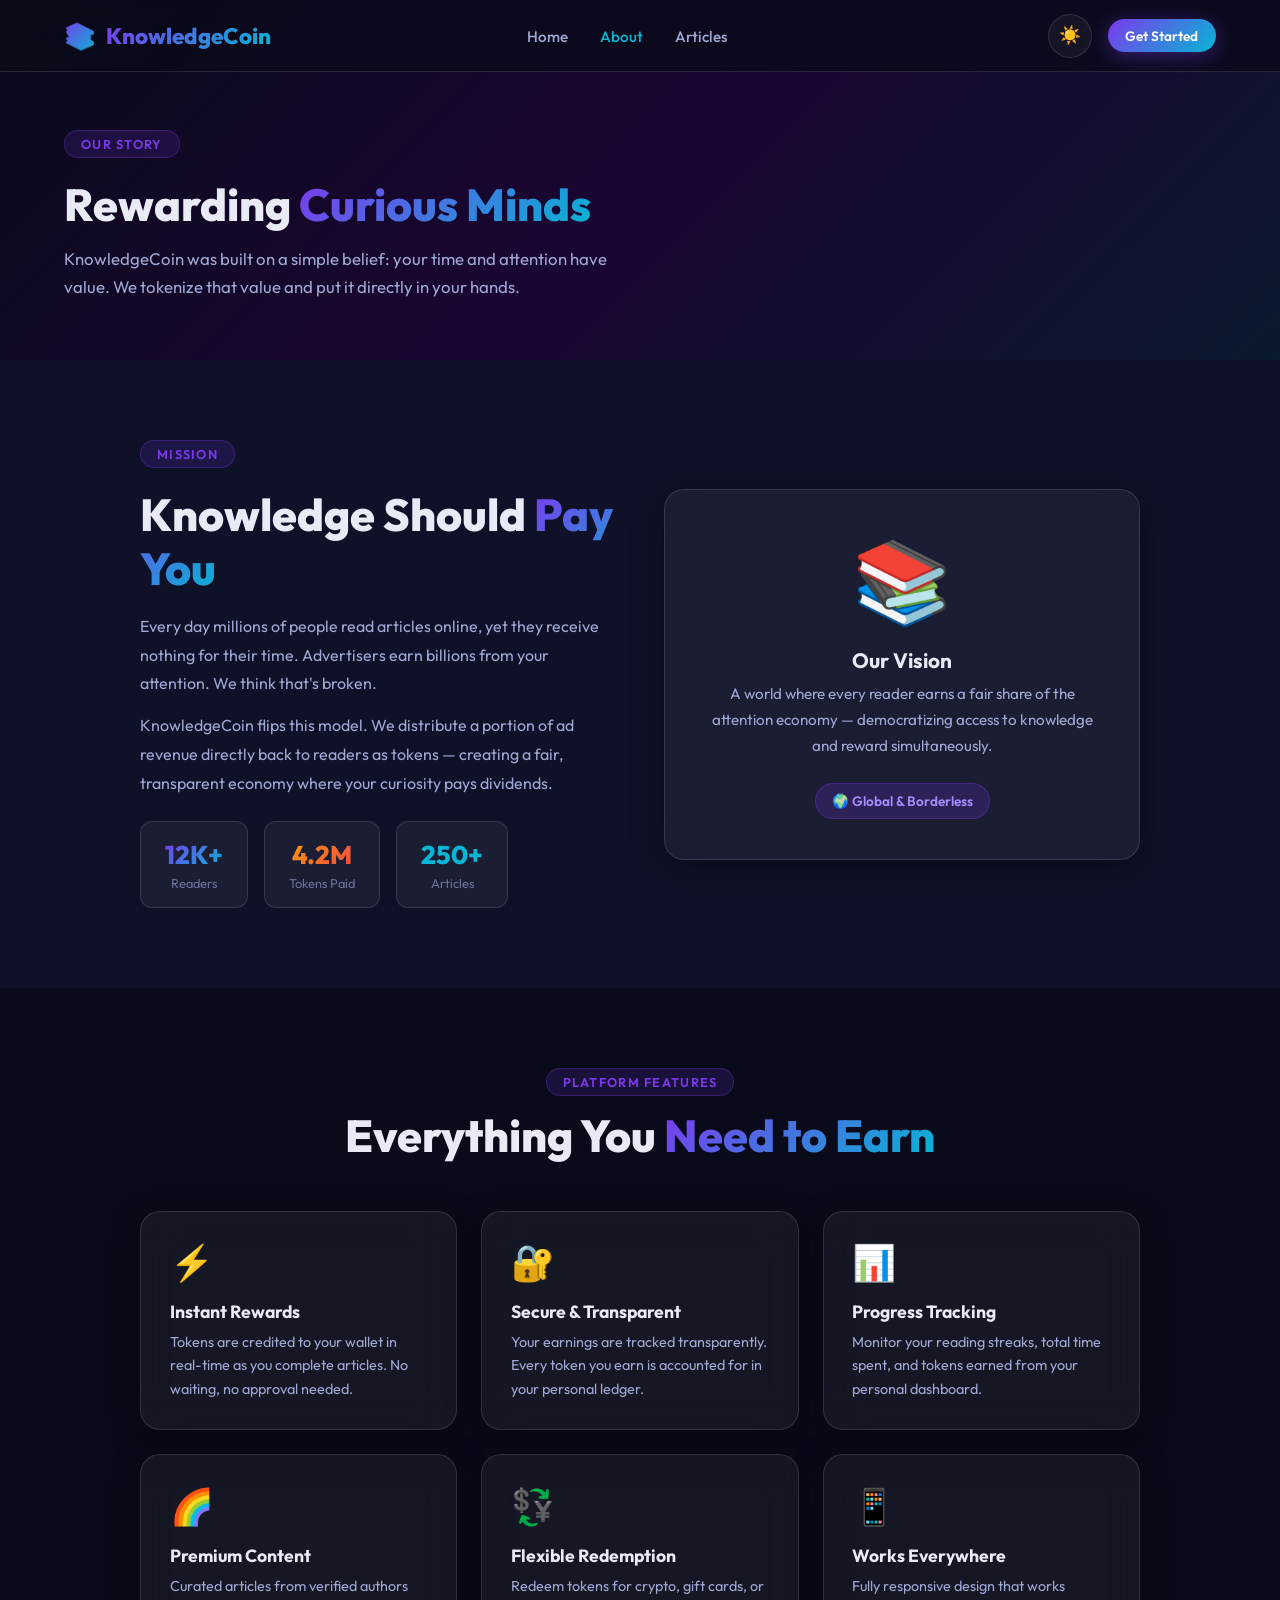
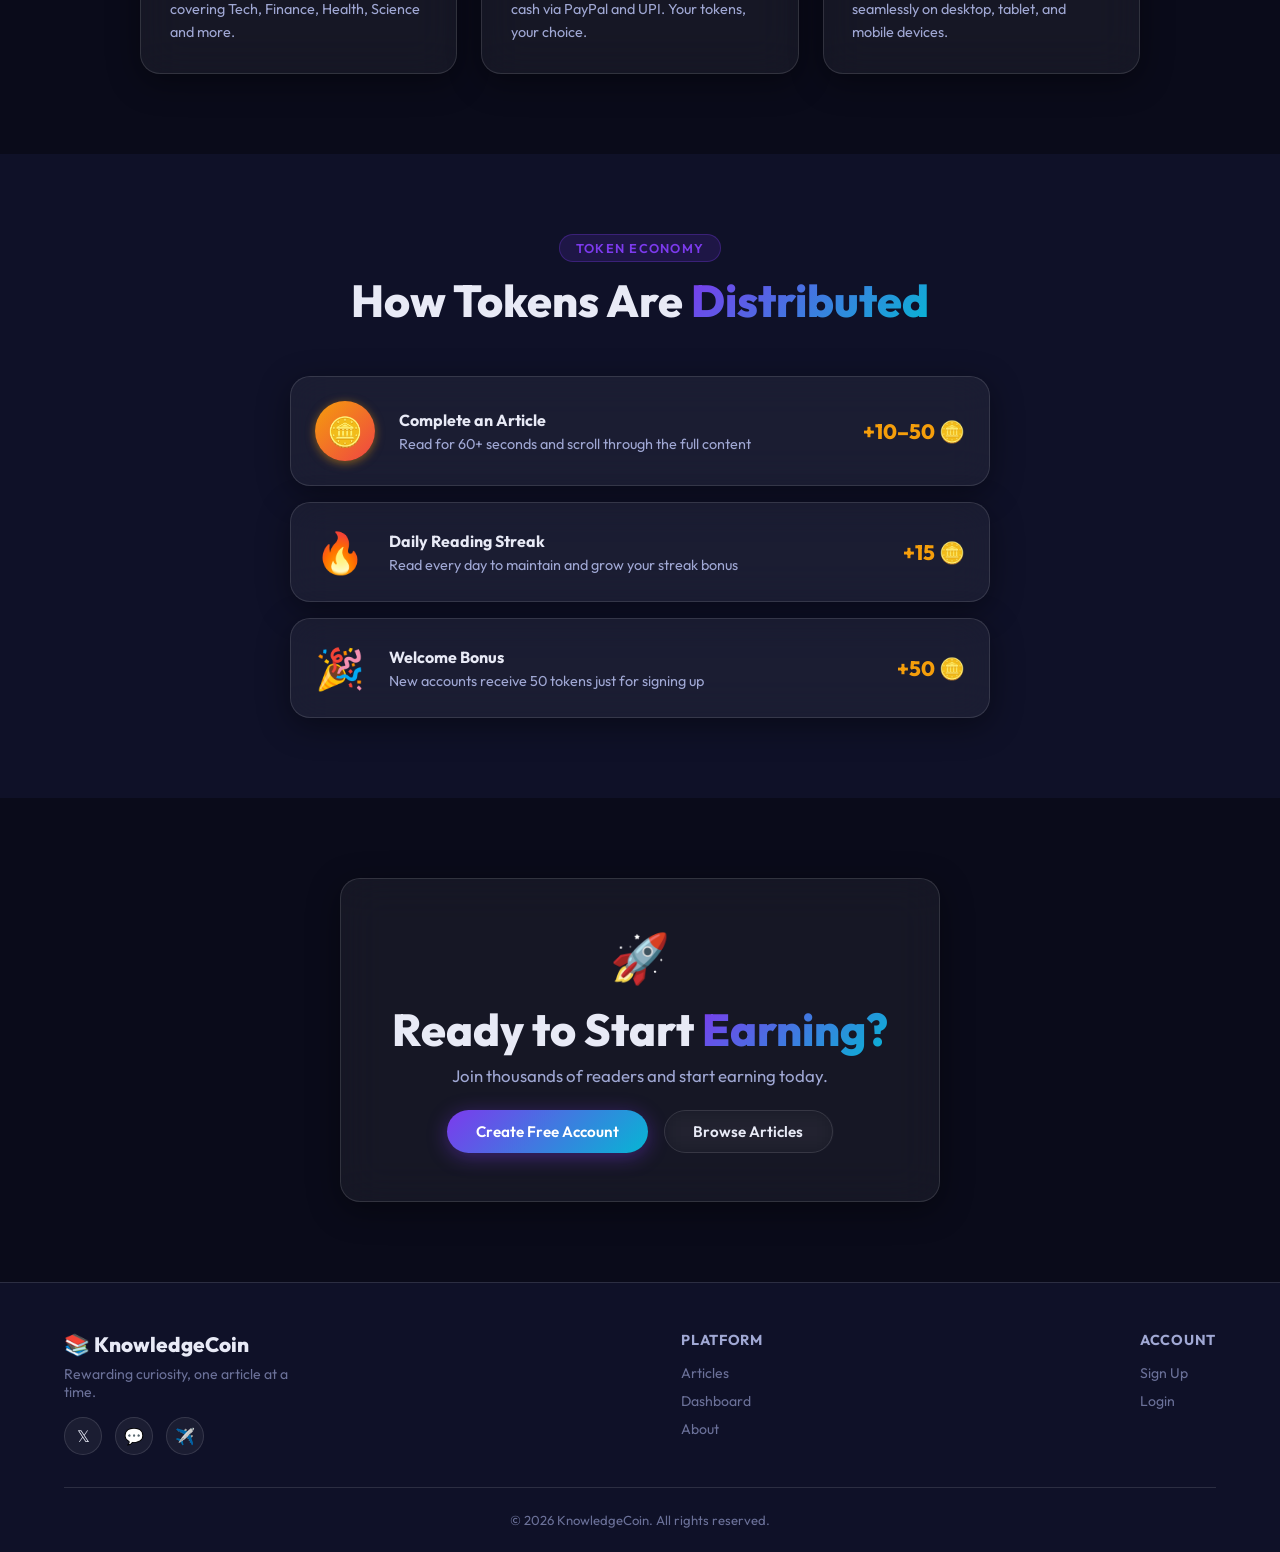
==== about.html @ c3eacf13 "Initial commit of Read2Earn website with AdSense integration" ====
<!DOCTYPE html>
<html lang="en" data-theme="dark">
<head>
  <meta charset="UTF-8" />
  <meta name="viewport" content="width=device-width, initial-scale=1.0" />
  <title>About — KnowledgeCoin</title>
  <meta name="description" content="Learn about KnowledgeCoin's mission to reward readers worldwide with real tokens for consuming quality content." />
  <link rel="stylesheet" href="style.css" />
  <script src="js/theme.js"></script>
</head>
<body>

<nav class="nav">
  <a class="nav-brand" href="index.html"><span class="logo-icon">📚</span><span>KnowledgeCoin</span></a>
  <ul class="nav-links" id="nav-links">
    <li><a href="index.html">Home</a></li>
    <li><a href="about.html" class="active">About</a></li>
    <li><a href="articles.html">Articles</a></li>
    <li><a href="dashboard.html" id="nav-dashboard">Dashboard</a></li>
    <li><a href="#" id="nav-logout" style="color:#f87171">Logout</a></li>
  </ul>
  <div class="nav-actions">
    <button class="theme-btn" id="theme-btn" onclick="toggleTheme()">☀️</button>
    <a href="auth.html" class="btn btn-primary btn-sm" id="nav-login">Get Started</a>
    <div class="hamburger" id="hamburger"><span></span><span></span><span></span></div>
  </div>
</nav>

<!-- HERO -->
<section style="min-height:40vh;display:flex;align-items:center;background:var(--gradient-hero);padding:0 5%;padding-top:calc(var(--nav-height) + 3rem);padding-bottom:3rem;">
  <div class="fade-in">
    <span class="section-label">Our Story</span>
    <h1 class="section-title mt-1">Rewarding <span class="gradient-text">Curious Minds</span></h1>
    <p style="color:var(--text-secondary);max-width:560px;line-height:1.7;margin-top:0.8rem;font-size:1.05rem;">
      KnowledgeCoin was built on a simple belief: your time and attention have value. We tokenize that value and put it directly in your hands.
    </p>
  </div>
</section>

<!-- MISSION -->
<section class="section" style="background:var(--bg-alt);">
  <div class="grid-2" style="align-items:center;max-width:1000px;margin:0 auto;gap:3rem;">
    <div>
      <span class="section-label">Mission</span>
      <h2 class="section-title mt-1">Knowledge Should <span class="gradient-text">Pay You</span></h2>
      <p style="color:var(--text-secondary);line-height:1.8;margin-top:1rem;">
        Every day millions of people read articles online, yet they receive nothing for their time. Advertisers earn billions from your attention. We think that's broken.
      </p>
      <p style="color:var(--text-secondary);line-height:1.8;margin-top:0.8rem;">
        KnowledgeCoin flips this model. We distribute a portion of ad revenue directly back to readers as tokens — creating a fair, transparent economy where your curiosity pays dividends.
      </p>
      <div class="mt-3" style="display:flex;gap:1rem;flex-wrap:wrap;">
        <div style="text-align:center;padding:1rem 1.5rem;background:var(--bg-card);border:1px solid var(--border-glass);border-radius:12px;">
          <div style="font-size:1.6rem;font-weight:800;background:var(--gradient-btn);-webkit-background-clip:text;-webkit-text-fill-color:transparent;">12K+</div>
          <div style="font-size:0.8rem;color:var(--text-muted);margin-top:4px;">Readers</div>
        </div>
        <div style="text-align:center;padding:1rem 1.5rem;background:var(--bg-card);border:1px solid var(--border-glass);border-radius:12px;">
          <div style="font-size:1.6rem;font-weight:800;background:var(--gradient-gold);-webkit-background-clip:text;-webkit-text-fill-color:transparent;">4.2M</div>
          <div style="font-size:0.8rem;color:var(--text-muted);margin-top:4px;">Tokens Paid</div>
        </div>
        <div style="text-align:center;padding:1rem 1.5rem;background:var(--bg-card);border:1px solid var(--border-glass);border-radius:12px;">
          <div style="font-size:1.6rem;font-weight:800;color:var(--accent-cyan);">250+</div>
          <div style="font-size:0.8rem;color:var(--text-muted);margin-top:4px;">Articles</div>
        </div>
      </div>
    </div>
    <div class="glass-card" style="padding:2.5rem;text-align:center;">
      <div style="font-size:5rem;margin-bottom:1rem;">📚</div>
      <h3 style="font-size:1.3rem;font-weight:700;margin-bottom:0.5rem;">Our Vision</h3>
      <p style="color:var(--text-secondary);line-height:1.7;font-size:0.95rem;">
        A world where every reader earns a fair share of the attention economy — democratizing access to knowledge and reward simultaneously.
      </p>
      <div class="mt-3">
        <div class="badge badge-purple" style="font-size:0.85rem;padding:0.5rem 1rem;">🌍 Global & Borderless</div>
      </div>
    </div>
  </div>
</section>

<!-- FEATURES -->
<section class="section">
  <div class="section-header">
    <span class="section-label">Platform Features</span>
    <h2 class="section-title">Everything You <span class="gradient-text">Need to Earn</span></h2>
  </div>
  <div class="grid-3" style="max-width:1000px;margin:0 auto;">
    <div class="glass-card feature-card">
      <div class="feature-icon">⚡</div>
      <h3>Instant Rewards</h3>
      <p>Tokens are credited to your wallet in real-time as you complete articles. No waiting, no approval needed.</p>
    </div>
    <div class="glass-card feature-card">
      <div class="feature-icon">🔐</div>
      <h3>Secure & Transparent</h3>
      <p>Your earnings are tracked transparently. Every token you earn is accounted for in your personal ledger.</p>
    </div>
    <div class="glass-card feature-card">
      <div class="feature-icon">📊</div>
      <h3>Progress Tracking</h3>
      <p>Monitor your reading streaks, total time spent, and tokens earned from your personal dashboard.</p>
    </div>
    <div class="glass-card feature-card">
      <div class="feature-icon">🌈</div>
      <h3>Premium Content</h3>
      <p>Curated articles from verified authors covering Tech, Finance, Health, Science and more.</p>
    </div>
    <div class="glass-card feature-card">
      <div class="feature-icon">💱</div>
      <h3>Flexible Redemption</h3>
      <p>Redeem tokens for crypto, gift cards, or cash via PayPal and UPI. Your tokens, your choice.</p>
    </div>
    <div class="glass-card feature-card">
      <div class="feature-icon">📱</div>
      <h3>Works Everywhere</h3>
      <p>Fully responsive design that works seamlessly on desktop, tablet, and mobile devices.</p>
    </div>
  </div>
</section>

<!-- TOKEN ECONOMY -->
<section class="section" style="background:var(--bg-alt);">
  <div class="section-header">
    <span class="section-label">Token Economy</span>
    <h2 class="section-title">How Tokens Are <span class="gradient-text">Distributed</span></h2>
  </div>
  <div style="max-width:700px;margin:0 auto;display:flex;flex-direction:column;gap:1rem;">
    <div class="glass-card" style="padding:1.5rem;display:flex;align-items:center;gap:1.5rem;">
      <div class="coin coin-lg">🪙</div>
      <div>
        <h4 style="font-weight:700;margin-bottom:0.3rem;">Complete an Article</h4>
        <p style="color:var(--text-secondary);font-size:0.9rem;">Read for 60+ seconds and scroll through the full content</p>
      </div>
      <div style="margin-left:auto;font-size:1.3rem;font-weight:800;color:var(--accent-gold);white-space:nowrap">+10–50 🪙</div>
    </div>
    <div class="glass-card" style="padding:1.5rem;display:flex;align-items:center;gap:1.5rem;">
      <div style="font-size:2.5rem;">🔥</div>
      <div>
        <h4 style="font-weight:700;margin-bottom:0.3rem;">Daily Reading Streak</h4>
        <p style="color:var(--text-secondary);font-size:0.9rem;">Read every day to maintain and grow your streak bonus</p>
      </div>
      <div style="margin-left:auto;font-size:1.3rem;font-weight:800;color:var(--accent-gold);white-space:nowrap">+15 🪙</div>
    </div>
    <div class="glass-card" style="padding:1.5rem;display:flex;align-items:center;gap:1.5rem;">
      <div style="font-size:2.5rem;">🎉</div>
      <div>
        <h4 style="font-weight:700;margin-bottom:0.3rem;">Welcome Bonus</h4>
        <p style="color:var(--text-secondary);font-size:0.9rem;">New accounts receive 50 tokens just for signing up</p>
      </div>
      <div style="margin-left:auto;font-size:1.3rem;font-weight:800;color:var(--accent-gold);white-space:nowrap">+50 🪙</div>
    </div>
  </div>
</section>

<!-- CTA -->
<section class="section" style="text-align:center;">
  <div class="glass-card" style="padding:3rem;max-width:600px;margin:0 auto;">
    <div style="font-size:3rem;margin-bottom:1rem;">🚀</div>
    <h2 class="section-title">Ready to Start <span class="gradient-text">Earning?</span></h2>
    <p class="section-subtitle mt-1">Join thousands of readers and start earning today.</p>
    <div style="display:flex;gap:1rem;justify-content:center;flex-wrap:wrap;" class="mt-3">
      <a href="auth.html"     class="btn btn-primary">Create Free Account</a>
      <a href="articles.html" class="btn btn-outline">Browse Articles</a>
    </div>
  </div>
</section>

<footer class="footer">
  <div class="footer-top">
    <div class="footer-brand">
      <h3>📚 KnowledgeCoin</h3>
      <p>Rewarding curiosity, one article at a time.</p>
      <div class="footer-social">
        <a class="social-btn" href="#">𝕏</a>
        <a class="social-btn" href="#">💬</a>
        <a class="social-btn" href="#">✈️</a>
      </div>
    </div>
    <div class="footer-col">
      <h4>Platform</h4>
      <ul><li><a href="articles.html">Articles</a></li><li><a href="dashboard.html">Dashboard</a></li><li><a href="about.html">About</a></li></ul>
    </div>
    <div class="footer-col">
      <h4>Account</h4>
      <ul><li><a href="auth.html">Sign Up</a></li><li><a href="auth.html">Login</a></li></ul>
    </div>
  </div>
  <div class="footer-bottom"><p>© 2026 KnowledgeCoin. All rights reserved.</p></div>
</footer>

<script src="js/nav.js"></script>
</body>
</html>
---- style.css ----
@import url('https://fonts.googleapis.com/css2?family=Outfit:wght@300;400;500;600;700;800;900&display=swap');

/* ─── CSS TOKENS ────────────────────────────── */
:root {
  --bg-base:       #0a0b1a;
  --bg-alt:        #0f1128;
  --bg-card:       rgba(255,255,255,0.05);
  --border-glass:  rgba(255,255,255,0.12);
  --text-primary:  #e8eaf6;
  --text-secondary:#a0a8d4;
  --text-muted:    #6b7199;
  --accent-purple: #7c3aed;
  --accent-cyan:   #06b6d4;
  --accent-gold:   #f59e0b;
  --accent-pink:   #ec4899;
  --gradient-hero: linear-gradient(135deg, #0a0b1a 0%, #1a0533 50%, #0b1a2e 100%);
  --gradient-btn:  linear-gradient(135deg, #7c3aed, #06b6d4);
  --gradient-gold: linear-gradient(135deg, #f59e0b, #ef4444);
  --shadow-glow:   0 0 30px rgba(124,58,237,0.3);
  --shadow-card:   0 8px 32px rgba(0,0,0,0.4);
  --radius-card:   20px;
  --radius-btn:    50px;
  --nav-height:    72px;
  --transition:    0.3s cubic-bezier(0.4,0,0.2,1);
}

[data-theme="light"] {
  --bg-base:       #f0f2ff;
  --bg-alt:        #e8ecff;
  --bg-card:       rgba(255,255,255,0.7);
  --border-glass:  rgba(124,58,237,0.15);
  --text-primary:  #1a1a3e;
  --text-secondary:#4a4a8a;
  --text-muted:    #8888bb;
  --gradient-hero: linear-gradient(135deg, #e8ecff 0%, #f0e8ff 50%, #e8f4ff 100%);
  --shadow-glow:   0 0 30px rgba(124,58,237,0.15);
  --shadow-card:   0 8px 32px rgba(124,58,237,0.12);
}

/* ─── RESET ─────────────────────────────────── */
*, *::before, *::after { box-sizing: border-box; margin: 0; padding: 0; }
html { scroll-behavior: smooth; }
body {
  font-family: 'Outfit', sans-serif;
  background: var(--bg-base);
  color: var(--text-primary);
  min-height: 100vh;
  overflow-x: hidden;
  transition: background var(--transition), color var(--transition);
}
a { color: inherit; text-decoration: none; }
img { max-width: 100%; display: block; }
ul { list-style: none; }

/* ─── SCROLLBAR ──────────────────────────────── */
::-webkit-scrollbar { width: 6px; }
::-webkit-scrollbar-track { background: var(--bg-base); }
::-webkit-scrollbar-thumb { background: var(--accent-purple); border-radius: 3px; }

/* ─── NAV ────────────────────────────────────── */
.nav {
  position: fixed; top: 0; left: 0; right: 0; z-index: 1000;
  height: var(--nav-height);
  display: flex; align-items: center; justify-content: space-between;
  padding: 0 5%;
  background: rgba(10,11,26,0.8);
  backdrop-filter: blur(20px);
  border-bottom: 1px solid var(--border-glass);
  transition: background var(--transition);
}
[data-theme="light"] .nav { background: rgba(240,242,255,0.85); }

.nav-brand {
  display: flex; align-items: center; gap: 10px;
  font-size: 1.4rem; font-weight: 800;
}
.nav-brand .logo-icon { font-size: 1.6rem; }
.nav-brand span { background: var(--gradient-btn); -webkit-background-clip: text; -webkit-text-fill-color: transparent; }

.nav-links { display: flex; align-items: center; gap: 2rem; }
.nav-links a {
  font-size: 0.95rem; font-weight: 500; color: var(--text-secondary);
  transition: color var(--transition);
  position: relative; padding-bottom: 2px;
}
.nav-links a::after {
  content: ''; position: absolute; bottom: -2px; left: 0; width: 0; height: 2px;
  background: var(--gradient-btn); border-radius: 2px;
  transition: width var(--transition);
}
.nav-links a:hover { color: var(--text-primary); }
.nav-links a:hover::after { width: 100%; }
.nav-links a.active { color: var(--accent-cyan); }

.nav-actions { display: flex; align-items: center; gap: 1rem; }

/* Theme Toggle */
.theme-btn {
  width: 44px; height: 44px; border-radius: 50%;
  border: 1px solid var(--border-glass);
  background: var(--bg-card);
  cursor: pointer; display: flex; align-items: center; justify-content: center;
  font-size: 1.1rem; transition: all var(--transition);
  backdrop-filter: blur(10px);
}
.theme-btn:hover { background: var(--accent-purple); border-color: var(--accent-purple); transform: rotate(20deg); }

/* Hamburger */
.hamburger { display: none; flex-direction: column; gap: 5px; cursor: pointer; padding: 4px; }
.hamburger span { display: block; width: 24px; height: 2px; background: var(--text-primary); border-radius: 2px; transition: all var(--transition); }

/* ─── BUTTONS ────────────────────────────────── */
.btn {
  display: inline-flex; align-items: center; gap: 8px;
  padding: 0.7rem 1.8rem; border-radius: var(--radius-btn);
  font-family: 'Outfit', sans-serif; font-size: 0.95rem; font-weight: 600;
  cursor: pointer; border: none; transition: all var(--transition);
  text-decoration: none; white-space: nowrap;
}
.btn-primary {
  background: var(--gradient-btn);
  color: #fff;
  box-shadow: 0 4px 20px rgba(124,58,237,0.4);
}
.btn-primary:hover { transform: translateY(-2px); box-shadow: 0 8px 30px rgba(124,58,237,0.6); }

.btn-outline {
  background: transparent;
  color: var(--text-primary);
  border: 1px solid var(--border-glass);
  backdrop-filter: blur(10px);
}
.btn-outline:hover { border-color: var(--accent-cyan); color: var(--accent-cyan); background: rgba(6,182,212,0.08); }

.btn-gold {
  background: var(--gradient-gold);
  color: #fff;
  box-shadow: 0 4px 20px rgba(245,158,11,0.4);
}
.btn-gold:hover { transform: translateY(-2px); box-shadow: 0 8px 30px rgba(245,158,11,0.6); }

.btn-sm { padding: 0.45rem 1.1rem; font-size: 0.85rem; }

/* ─── GLASSMORPHISM CARD ─────────────────────── */
.glass-card {
  background: var(--bg-card);
  border: 1px solid var(--border-glass);
  border-radius: var(--radius-card);
  backdrop-filter: blur(20px);
  box-shadow: var(--shadow-card);
  transition: transform var(--transition), box-shadow var(--transition);
}
.glass-card:hover { transform: translateY(-4px); box-shadow: var(--shadow-glow), var(--shadow-card); }

/* ─── SECTION LAYOUT ─────────────────────────── */
.section { padding: 5rem 5%; }
.section-header { text-align: center; margin-bottom: 3rem; }
.section-label {
  display: inline-block; padding: 0.3rem 1rem; border-radius: 20px;
  background: rgba(124,58,237,0.15); border: 1px solid rgba(124,58,237,0.3);
  color: var(--accent-purple); font-size: 0.8rem; font-weight: 600;
  letter-spacing: 0.1em; text-transform: uppercase; margin-bottom: 0.8rem;
}
.section-title { font-size: clamp(1.8rem, 4vw, 2.8rem); font-weight: 800; line-height: 1.2; }
.section-subtitle { color: var(--text-secondary); margin-top: 0.6rem; font-size: 1.05rem; }

.gradient-text {
  background: var(--gradient-btn); -webkit-background-clip: text; -webkit-text-fill-color: transparent;
}

/* ─── GRID ───────────────────────────────────── */
.grid-3 { display: grid; grid-template-columns: repeat(3,1fr); gap: 1.5rem; }
.grid-4 { display: grid; grid-template-columns: repeat(4,1fr); gap: 1.5rem; }
.grid-2 { display: grid; grid-template-columns: repeat(2,1fr); gap: 1.5rem; }

/* ─── BADGE / TAG ────────────────────────────── */
.badge {
  display: inline-flex; align-items: center; gap: 4px;
  padding: 0.2rem 0.7rem; border-radius: 20px; font-size: 0.75rem; font-weight: 600;
}
.badge-purple { background: rgba(124,58,237,0.2); color: #a78bfa; border: 1px solid rgba(124,58,237,0.3); }
.badge-cyan   { background: rgba(6,182,212,0.2);  color: #67e8f9; border: 1px solid rgba(6,182,212,0.3); }
.badge-gold   { background: rgba(245,158,11,0.2); color: #fcd34d; border: 1px solid rgba(245,158,11,0.3); }
.badge-green  { background: rgba(16,185,129,0.2); color: #6ee7b7; border: 1px solid rgba(16,185,129,0.3); }
.badge-pink   { background: rgba(236,72,153,0.2); color: #f9a8d4; border: 1px solid rgba(236,72,153,0.3); }

/* ─── STATS BAR ──────────────────────────────── */
.stats-bar {
  display: flex; align-items: center; justify-content: center; flex-wrap: wrap;
  gap: 0.5rem 2rem; padding: 1.2rem 2rem;
  background: var(--bg-card); border: 1px solid var(--border-glass);
  border-radius: var(--radius-card); backdrop-filter: blur(20px);
}
.stat-item { display: flex; align-items: center; gap: 0.6rem; }
.stat-item .stat-val { font-size: 1.4rem; font-weight: 800; }
.stat-item .stat-lbl { font-size: 0.8rem; color: var(--text-muted); }
.stat-divider { width: 1px; height: 40px; background: var(--border-glass); }

/* ─── COIN / TOKEN ───────────────────────────── */
.coin {
  display: inline-flex; align-items: center; justify-content: center;
  width: 36px; height: 36px; border-radius: 50%;
  background: var(--gradient-gold);
  font-size: 1rem; font-weight: 800; color: #fff;
  box-shadow: 0 2px 10px rgba(245,158,11,0.5);
}
.coin-lg { width: 60px; height: 60px; font-size: 1.8rem; }
.coin-xl { width: 80px; height: 80px; font-size: 2.2rem; }

/* ─── PROGRESS BAR ───────────────────────────── */
.progress-track {
  width: 100%; height: 8px; background: rgba(255,255,255,0.08);
  border-radius: 4px; overflow: hidden;
}
.progress-fill {
  height: 100%; border-radius: 4px;
  background: var(--gradient-btn);
  transition: width 0.4s ease;
  position: relative;
}
.progress-fill::after {
  content: ''; position: absolute; right: 0; top: 0; bottom: 0;
  width: 12px; background: rgba(255,255,255,0.4); border-radius: 4px;
  animation: shimmer 1.5s infinite;
}
@keyframes shimmer { 0%,100%{opacity:0} 50%{opacity:1} }

/* Reading Progress (sticky) */
#reading-progress-bar {
  position: fixed; top: var(--nav-height); left: 0; z-index: 999;
  height: 4px; width: 0%; background: var(--gradient-btn);
  transition: width 0.1s linear;
}

/* ─── FLOATING POINTS POPUP ──────────────────── */
.points-popup {
  position: fixed; z-index: 9999;
  display: flex; align-items: center; gap: 6px;
  padding: 0.5rem 1.2rem; border-radius: 50px;
  background: var(--gradient-gold);
  color: #fff; font-weight: 700; font-size: 1rem;
  box-shadow: 0 4px 20px rgba(245,158,11,0.6);
  pointer-events: none;
  animation: floatUp 2s ease forwards;
}
@keyframes floatUp {
  0%   { opacity:0; transform: translateY(0) scale(0.8); }
  20%  { opacity:1; transform: translateY(-10px) scale(1.05); }
  80%  { opacity:1; transform: translateY(-60px) scale(1); }
  100% { opacity:0; transform: translateY(-80px) scale(0.9); }
}

/* ─── ARTICLE CARD ───────────────────────────── */
.article-card {
  display: flex; flex-direction: column; overflow: hidden;
  cursor: pointer;
}
.article-card .card-img {
  width: 100%; height: 180px; object-fit: cover;
  border-radius: var(--radius-card) var(--radius-card) 0 0;
  transition: transform 0.4s ease;
}
.article-card:hover .card-img { transform: scale(1.04); }
.card-img-wrap { overflow: hidden; border-radius: var(--radius-card) var(--radius-card) 0 0; }
.article-card .card-body { padding: 1.2rem; flex: 1; display: flex; flex-direction: column; gap: 0.6rem; }
.article-card .card-title { font-size: 1.05rem; font-weight: 700; line-height: 1.4; }
.article-card .card-meta { display: flex; align-items: center; gap: 0.8rem; font-size: 0.8rem; color: var(--text-muted); flex-wrap: wrap; }
.article-card .card-reward { display: flex; align-items: center; gap: 6px; margin-top: auto; padding-top: 0.8rem; border-top: 1px solid var(--border-glass); }
.article-card .card-reward span { font-size: 0.85rem; color: var(--accent-gold); font-weight: 600; }

/* ─── WALLET CARD ────────────────────────────── */
.wallet-card { padding: 2rem; text-align: center; }
.wallet-balance { font-size: 3rem; font-weight: 900; }
.wallet-label { color: var(--text-muted); font-size: 0.9rem; margin-top: 0.3rem; }
.wallet-change { display: inline-flex; align-items: center; gap: 4px; color: #6ee7b7; font-size: 0.85rem; font-weight: 600; margin-top: 0.5rem; }

/* ─── TIMER WIDGET ───────────────────────────── */
.timer-widget {
  display: inline-flex; align-items: center; gap: 10px;
  padding: 0.6rem 1.2rem; border-radius: 50px;
  background: var(--bg-card); border: 1px solid var(--border-glass);
  backdrop-filter: blur(10px);
  font-size: 0.9rem; color: var(--text-secondary);
}
.timer-widget .timer-val { font-weight: 700; color: var(--accent-cyan); font-size: 1rem; }

/* ─── FORM ───────────────────────────────────── */
.form-group { display: flex; flex-direction: column; gap: 0.4rem; }
.form-label { font-size: 0.9rem; font-weight: 600; color: var(--text-secondary); }
.form-input {
  width: 100%; padding: 0.85rem 1.1rem;
  background: rgba(255,255,255,0.06); border: 1px solid var(--border-glass);
  border-radius: 12px; color: var(--text-primary);
  font-family: 'Outfit', sans-serif; font-size: 0.95rem;
  transition: border-color var(--transition), box-shadow var(--transition);
  outline: none;
}
.form-input:focus { border-color: var(--accent-purple); box-shadow: 0 0 0 3px rgba(124,58,237,0.15); }
.form-input::placeholder { color: var(--text-muted); }
.form-error { font-size: 0.8rem; color: #f87171; display: none; }
.form-error.show { display: block; }

/* ─── TABS ───────────────────────────────────── */
.tab-strip { display: flex; gap: 0.5rem; padding: 0.3rem; background: rgba(255,255,255,0.05); border-radius: 12px; }
.tab-btn {
  flex: 1; padding: 0.6rem 1rem; border-radius: 10px; border: none;
  background: transparent; color: var(--text-secondary);
  font-family: 'Outfit', sans-serif; font-weight: 600; font-size: 0.9rem;
  cursor: pointer; transition: all var(--transition);
}
.tab-btn.active { background: var(--gradient-btn); color: #fff; }

/* ─── CATEGORY FILTER ────────────────────────── */
.filter-bar { display: flex; gap: 0.6rem; flex-wrap: wrap; align-items: center; }
.filter-chip {
  padding: 0.4rem 1.1rem; border-radius: 50px; border: 1px solid var(--border-glass);
  background: var(--bg-card); color: var(--text-secondary);
  font-family: 'Outfit', sans-serif; font-size: 0.85rem; font-weight: 500;
  cursor: pointer; transition: all var(--transition); backdrop-filter: blur(10px);
}
.filter-chip:hover, .filter-chip.active { background: var(--accent-purple); border-color: var(--accent-purple); color: #fff; }

/* Search */
.search-wrap { position: relative; }
.search-input {
  padding: 0.65rem 1rem 0.65rem 2.6rem;
  background: var(--bg-card); border: 1px solid var(--border-glass);
  border-radius: 50px; color: var(--text-primary);
  font-family: 'Outfit', sans-serif; font-size: 0.9rem; width: 240px;
  outline: none; transition: border-color var(--transition);
}
.search-input:focus { border-color: var(--accent-cyan); }
.search-icon { position: absolute; left: 0.9rem; top: 50%; transform: translateY(-50%); font-size: 0.9rem; color: var(--text-muted); }

/* ─── HERO ───────────────────────────────────── */
.hero {
  min-height: 100vh; display: flex; align-items: center;
  background: var(--gradient-hero); position: relative; overflow: hidden;
  padding: 0 5%; padding-top: var(--nav-height);
}
#hero-canvas { position: absolute; inset: 0; pointer-events: none; }
.hero-content { position: relative; z-index: 1; max-width: 600px; }
.hero-content .hero-tag { margin-bottom: 1rem; }
.hero-content h1 { font-size: clamp(2.5rem, 6vw, 4.5rem); font-weight: 900; line-height: 1.1; margin-bottom: 1.2rem; }
.hero-content p { font-size: 1.1rem; color: var(--text-secondary); margin-bottom: 2rem; max-width: 480px; line-height: 1.7; }
.hero-actions { display: flex; gap: 1rem; flex-wrap: wrap; }

.hero-visual { position: relative; z-index: 1; flex: 1; display: flex; justify-content: center; align-items: center; }
.hero-img-wrap {
  width: clamp(280px, 40vw, 480px); border-radius: var(--radius-card);
  overflow: hidden; box-shadow: var(--shadow-glow), var(--shadow-card);
  animation: float 4s ease-in-out infinite;
}
@keyframes float { 0%,100%{transform:translateY(0)} 50%{transform:translateY(-16px)} }

/* ─── HOW IT WORKS ───────────────────────────── */
.step-card { padding: 2rem 1.5rem; text-align: center; }
.step-num {
  width: 50px; height: 50px; border-radius: 50%; margin: 0 auto 1rem;
  background: var(--gradient-btn); display: flex; align-items: center; justify-content: center;
  font-size: 1.2rem; font-weight: 800; color: #fff;
}
.step-icon { font-size: 2rem; margin-bottom: 0.8rem; }
.step-card h3 { font-size: 1.1rem; font-weight: 700; margin-bottom: 0.5rem; }
.step-card p { color: var(--text-secondary); font-size: 0.9rem; line-height: 1.6; }

/* ─── DASHBOARD ──────────────────────────────── */
.dash-grid { display: grid; grid-template-columns: repeat(auto-fit, minmax(220px,1fr)); gap: 1.2rem; }
.dash-stat-card { padding: 1.5rem; }
.dash-stat-card .ds-label { font-size: 0.8rem; color: var(--text-muted); text-transform: uppercase; letter-spacing: 0.05em; margin-bottom: 0.5rem; }
.dash-stat-card .ds-value { font-size: 2rem; font-weight: 800; }
.dash-stat-card .ds-sub { font-size: 0.85rem; color: var(--text-secondary); margin-top: 0.3rem; }
.ds-icon { font-size: 1.8rem; margin-bottom: 0.8rem; }

/* Activity Feed */
.activity-item {
  display: flex; align-items: center; gap: 1rem; padding: 0.9rem;
  background: var(--bg-card); border: 1px solid var(--border-glass);
  border-radius: 12px; margin-bottom: 0.6rem;
  transition: transform var(--transition);
}
.activity-item:hover { transform: translateX(4px); }
.activity-icon { font-size: 1.3rem; width: 38px; height: 38px; display: flex; align-items: center; justify-content: center; border-radius: 10px; background: rgba(124,58,237,0.15); flex-shrink: 0; }
.activity-info { flex: 1; }
.activity-info .ai-title { font-size: 0.9rem; font-weight: 600; }
.activity-info .ai-time { font-size: 0.78rem; color: var(--text-muted); margin-top: 2px; }
.activity-pts { font-weight: 700; color: var(--accent-gold); font-size: 0.9rem; white-space: nowrap; }

/* ─── ABOUT FEATURE CARD ─────────────────────── */
.feature-card { padding: 1.8rem; }
.feature-icon { font-size: 2.2rem; margin-bottom: 1rem; }
.feature-card h3 { font-size: 1.1rem; font-weight: 700; margin-bottom: 0.5rem; }
.feature-card p { color: var(--text-secondary); font-size: 0.9rem; line-height: 1.6; }

/* ─── AUTH PAGE ──────────────────────────────── */
.auth-page {
  min-height: 100vh; display: flex; align-items: center; justify-content: center;
  background: var(--gradient-hero); padding: 2rem 5%; padding-top: calc(var(--nav-height) + 2rem);
  position: relative; overflow: hidden;
}
.auth-box { width: 100%; max-width: 480px; padding: 2.5rem; }
.auth-logo { text-align: center; margin-bottom: 2rem; }
.auth-logo .logo-big { font-size: 2.5rem; margin-bottom: 0.5rem; }
.auth-logo h2 { font-size: 1.6rem; font-weight: 800; }
.auth-logo p { color: var(--text-muted); font-size: 0.9rem; margin-top: 0.3rem; }

/* ─── READER ─────────────────────────────────── */
.reader-layout { max-width: 760px; margin: 0 auto; padding: 2rem 5%; padding-top: calc(var(--nav-height) + 2rem); }
.reader-header { margin-bottom: 2rem; }
.reader-hero-img { width: 100%; border-radius: var(--radius-card); margin-bottom: 1.5rem; max-height: 360px; object-fit: cover; }
.reader-title { font-size: clamp(1.6rem, 4vw, 2.4rem); font-weight: 800; line-height: 1.3; margin-bottom: 1rem; }
.reader-meta { display: flex; align-items: center; gap: 1rem; flex-wrap: wrap; color: var(--text-muted); font-size: 0.9rem; }
.reader-body p { color: var(--text-secondary); line-height: 1.9; font-size: 1rem; margin-bottom: 1.5rem; }
.reader-body h2 { font-size: 1.4rem; font-weight: 700; margin: 2rem 0 1rem; }
.reader-toolbar {
  position: fixed; bottom: 1.5rem; left: 50%; transform: translateX(-50%);
  display: flex; align-items: center; gap: 1rem;
  padding: 0.8rem 1.5rem; border-radius: 50px;
  background: rgba(10,11,26,0.9); border: 1px solid var(--border-glass);
  backdrop-filter: blur(20px); box-shadow: var(--shadow-glow);
  z-index: 100;
}

/* ─── FOOTER ─────────────────────────────────── */
.footer {
  padding: 3rem 5% 1.5rem;
  border-top: 1px solid var(--border-glass);
  background: var(--bg-alt);
}
.footer-top { display: flex; gap: 3rem; flex-wrap: wrap; justify-content: space-between; margin-bottom: 2rem; }
.footer-brand h3 { font-size: 1.3rem; font-weight: 800; margin-bottom: 0.5rem; }
.footer-brand p { color: var(--text-muted); font-size: 0.88rem; max-width: 240px; }
.footer-col h4 { font-size: 0.9rem; font-weight: 700; margin-bottom: 0.8rem; color: var(--text-secondary); text-transform: uppercase; letter-spacing: 0.05em; }
.footer-col ul li { margin-bottom: 0.5rem; }
.footer-col ul li a { color: var(--text-muted); font-size: 0.88rem; transition: color var(--transition); }
.footer-col ul li a:hover { color: var(--accent-cyan); }
.footer-social { display: flex; gap: 0.8rem; margin-top: 1rem; }
.social-btn {
  width: 38px; height: 38px; border-radius: 50%;
  border: 1px solid var(--border-glass); background: var(--bg-card);
  display: flex; align-items: center; justify-content: center;
  font-size: 1rem; cursor: pointer; transition: all var(--transition);
  text-decoration: none;
}
.social-btn:hover { background: var(--accent-purple); border-color: var(--accent-purple); transform: translateY(-2px); }
.footer-bottom { text-align: center; padding-top: 1.5rem; border-top: 1px solid var(--border-glass); color: var(--text-muted); font-size: 0.82rem; }

/* ─── ANIMATIONS ─────────────────────────────── */
@keyframes pulse-glow { 0%,100%{box-shadow:0 0 20px rgba(124,58,237,0.3)} 50%{box-shadow:0 0 40px rgba(124,58,237,0.6)} }
@keyframes spin-coin { from{transform:rotateY(0deg)} to{transform:rotateY(360deg)} }
.spin-coin { animation: spin-coin 2s linear infinite; }

.fade-in { animation: fadeIn 0.6s ease forwards; }
.slide-up { animation: slideUp 0.6s ease forwards; }
@keyframes fadeIn { from{opacity:0} to{opacity:1} }
@keyframes slideUp { from{opacity:0; transform:translateY(24px)} to{opacity:1; transform:translateY(0)} }

/* ─── UTILITY ────────────────────────────────── */
.text-center { text-align: center; }
.text-gold    { color: var(--accent-gold); }
.text-cyan    { color: var(--accent-cyan); }
.text-muted   { color: var(--text-muted); }
.mt-1 { margin-top: 0.5rem; } .mt-2 { margin-top: 1rem; } .mt-3 { margin-top: 1.5rem; } .mt-4 { margin-top: 2rem; }
.mb-1 { margin-bottom: 0.5rem; } .mb-2 { margin-bottom: 1rem; }
.flex-center { display: flex; align-items: center; justify-content: center; }
.gap-1 { gap: 0.5rem; } .gap-2 { gap: 1rem; }
.hidden { display: none !important; }
.w-full { width: 100%; }
.divider { height: 1px; background: var(--border-glass); margin: 1.5rem 0; }

/* ─── RESPONSIVE ─────────────────────────────── */
@media (max-width: 1024px) {
  .grid-4 { grid-template-columns: repeat(2,1fr); }
  .grid-3 { grid-template-columns: repeat(2,1fr); }
}

@media (max-width: 768px) {
  .nav-links { display: none; position: fixed; top: var(--nav-height); left: 0; right: 0; bottom: 0; flex-direction: column; align-items: center; justify-content: center; background: rgba(10,11,26,0.97); backdrop-filter: blur(20px); gap: 2rem; font-size: 1.1rem; transition: opacity var(--transition); }
  [data-theme="light"] .nav-links { background: rgba(240,242,255,0.97); }
  .nav-links.open { display: flex; }
  .hamburger { display: flex; }
  .hero { flex-direction: column; text-align: center; justify-content: center; gap: 2rem; min-height: auto; padding-top: calc(var(--nav-height) + 3rem); padding-bottom: 3rem; }
  .hero-actions { justify-content: center; }
  .hero-visual { display: none; }
  .grid-3 { grid-template-columns: 1fr; }
  .grid-2 { grid-template-columns: 1fr; }
  .stat-divider { display: none; }
  .footer-top { flex-direction: column; gap: 2rem; }
  .search-input { width: 100%; }
  .filter-bar { gap: 0.4rem; }
}

@media (max-width: 480px) {
  .grid-4 { grid-template-columns: 1fr; }
  .section { padding: 3.5rem 4%; }
  .btn { padding: 0.65rem 1.4rem; font-size: 0.9rem; }
  .hero-content h1 { font-size: 2.2rem; }
}

/* ─── AD CARDS ───────────────────────────────── */

/* Shared ad wrapper */
.ad-wrap {
  position: relative;
  overflow: hidden;
  border-radius: var(--radius-card);
  background: var(--bg-card);
  border: 1px solid var(--border-glass);
  backdrop-filter: blur(20px);
  transition: box-shadow var(--transition);
}
.ad-wrap:hover { box-shadow: var(--shadow-glow); }

/* "Ad" disclosure label */
.ad-label {
  position: absolute; top: 10px; right: 12px;
  font-size: 0.65rem; font-weight: 700; letter-spacing: 0.08em;
  color: var(--text-muted); text-transform: uppercase;
  background: rgba(255,255,255,0.06);
  border: 1px solid var(--border-glass);
  padding: 2px 7px; border-radius: 4px;
  pointer-events: none; z-index: 2;
}

/* ── 1. LEADERBOARD BANNER (728×90) ── */
.ad-leaderboard {
  width: 100%; max-width: 900px; margin: 0 auto;
  display: flex; align-items: center; gap: 1.2rem;
  padding: 1rem 1.5rem;
  background: linear-gradient(135deg, rgba(124,58,237,0.08), rgba(6,182,212,0.05));
}
.ad-leaderboard .ad-icon {
  width: 70px; height: 70px; border-radius: 14px; flex-shrink: 0;
  background: var(--gradient-btn);
  display: flex; align-items: center; justify-content: center;
  font-size: 2rem;
}
.ad-leaderboard .ad-content { flex: 1; }
.ad-leaderboard .ad-title   { font-size: 1rem; font-weight: 700; margin-bottom: 3px; }
.ad-leaderboard .ad-desc    { font-size: 0.82rem; color: var(--text-secondary); line-height: 1.4; }
.ad-leaderboard .ad-cta     { flex-shrink: 0; }

/* Ad section wrapper (centered strip) */
.ad-section {
  padding: 1.5rem 5%;
  display: flex; justify-content: center; align-items: center;
}

/* ── 2. RECTANGLE / DISPLAY AD (300×250) ── */
.ad-rectangle {
  width: 100%; max-width: 360px;
  padding: 0;
  overflow: hidden;
}
.ad-rectangle .ad-img-placeholder {
  width: 100%; height: 160px;
  background: linear-gradient(135deg, #1a0533, #0b1a2e);
  display: flex; align-items: center; justify-content: center;
  font-size: 3rem;
}
.ad-rectangle .ad-body { padding: 1rem 1.2rem 1.2rem; }
.ad-rectangle .ad-badge { margin-bottom: 0.5rem; }
.ad-rectangle .ad-title { font-size: 0.95rem; font-weight: 700; margin-bottom: 0.4rem; }
.ad-rectangle .ad-desc  { font-size: 0.8rem; color: var(--text-secondary); margin-bottom: 0.8rem; line-height: 1.5; }

/* ── 3. NATIVE IN-FEED AD (fits article grid) ── */
.ad-native {
  display: flex; flex-direction: column; overflow: hidden;
  cursor: pointer; position: relative;
  background: linear-gradient(135deg, rgba(245,158,11,0.06), rgba(124,58,237,0.06));
}
.ad-native .card-img-wrap { position: relative; }
.ad-native .ad-native-img {
  width: 100%; height: 180px; object-fit: cover;
  border-radius: var(--radius-card) var(--radius-card) 0 0;
  background: linear-gradient(135deg, #0f1128 0%, #1a0533 100%);
  display: flex; align-items: center; justify-content: center;
  font-size: 3.5rem;
}
.ad-native .card-body     { padding: 1.2rem; display: flex; flex-direction: column; gap: 0.6rem; }
.ad-native .card-title    { font-size: 1rem; font-weight: 700; line-height: 1.4; }
.ad-native .card-meta     { font-size: 0.78rem; color: var(--text-muted); }
.ad-native .ad-native-cta {
  margin-top: auto; padding-top: 0.8rem;
  border-top: 1px solid var(--border-glass);
  display: flex; align-items: center; justify-content: space-between;
}
.ad-native .ad-native-cta span { font-size: 0.82rem; color: var(--accent-gold); font-weight: 600; }

/* ── 4. SIDEBAR / SMALL SQUARE AD ── */
.ad-sidebar {
  padding: 1.2rem; text-align: center;
  background: linear-gradient(135deg, rgba(6,182,212,0.08), rgba(124,58,237,0.06));
}
.ad-sidebar .ad-sidebar-icon { font-size: 2.5rem; margin-bottom: 0.6rem; }
.ad-sidebar .ad-title { font-size: 0.9rem; font-weight: 700; margin-bottom: 0.4rem; }
.ad-sidebar .ad-desc  { font-size: 0.78rem; color: var(--text-secondary); margin-bottom: 0.9rem; line-height: 1.5; }

/* ── 5. STICKY BOTTOM BANNER (mobile) ── */
.ad-sticky-bottom {
  position: fixed; bottom: 0; left: 0; right: 0; z-index: 500;
  display: flex; align-items: center; justify-content: space-between;
  gap: 1rem; padding: 0.7rem 1.2rem;
  background: rgba(10,11,26,0.95);
  border-top: 1px solid var(--border-glass);
  backdrop-filter: blur(20px);
  box-shadow: 0 -4px 20px rgba(0,0,0,0.4);
}
[data-theme="light"] .ad-sticky-bottom { background: rgba(240,242,255,0.95); }
.ad-sticky-bottom .ad-sticky-icon { font-size: 1.6rem; flex-shrink: 0; }
.ad-sticky-bottom .ad-sticky-text { flex: 1; }
.ad-sticky-bottom .ad-sticky-text .ad-title { font-size: 0.85rem; font-weight: 700; }
.ad-sticky-bottom .ad-sticky-text .ad-desc  { font-size: 0.75rem; color: var(--text-muted); }
.ad-sticky-bottom .ad-close {
  background: none; border: none; color: var(--text-muted);
  font-size: 1.1rem; cursor: pointer; padding: 4px; flex-shrink: 0;
  transition: color var(--transition);
}
.ad-sticky-bottom .ad-close:hover { color: var(--text-primary); }
/* Push page content above sticky banner on pages that have it */
.has-sticky-ad { padding-bottom: 72px; }

@media (min-width: 769px) {
  .ad-sticky-bottom { display: none; } /* only show on mobile */
}
@media (max-width: 480px) {
  .ad-leaderboard { flex-direction: column; text-align: center; }
  .ad-leaderboard .ad-cta { width: 100%; }
  .ad-leaderboard .ad-cta .btn { width: 100%; justify-content: center; }
}
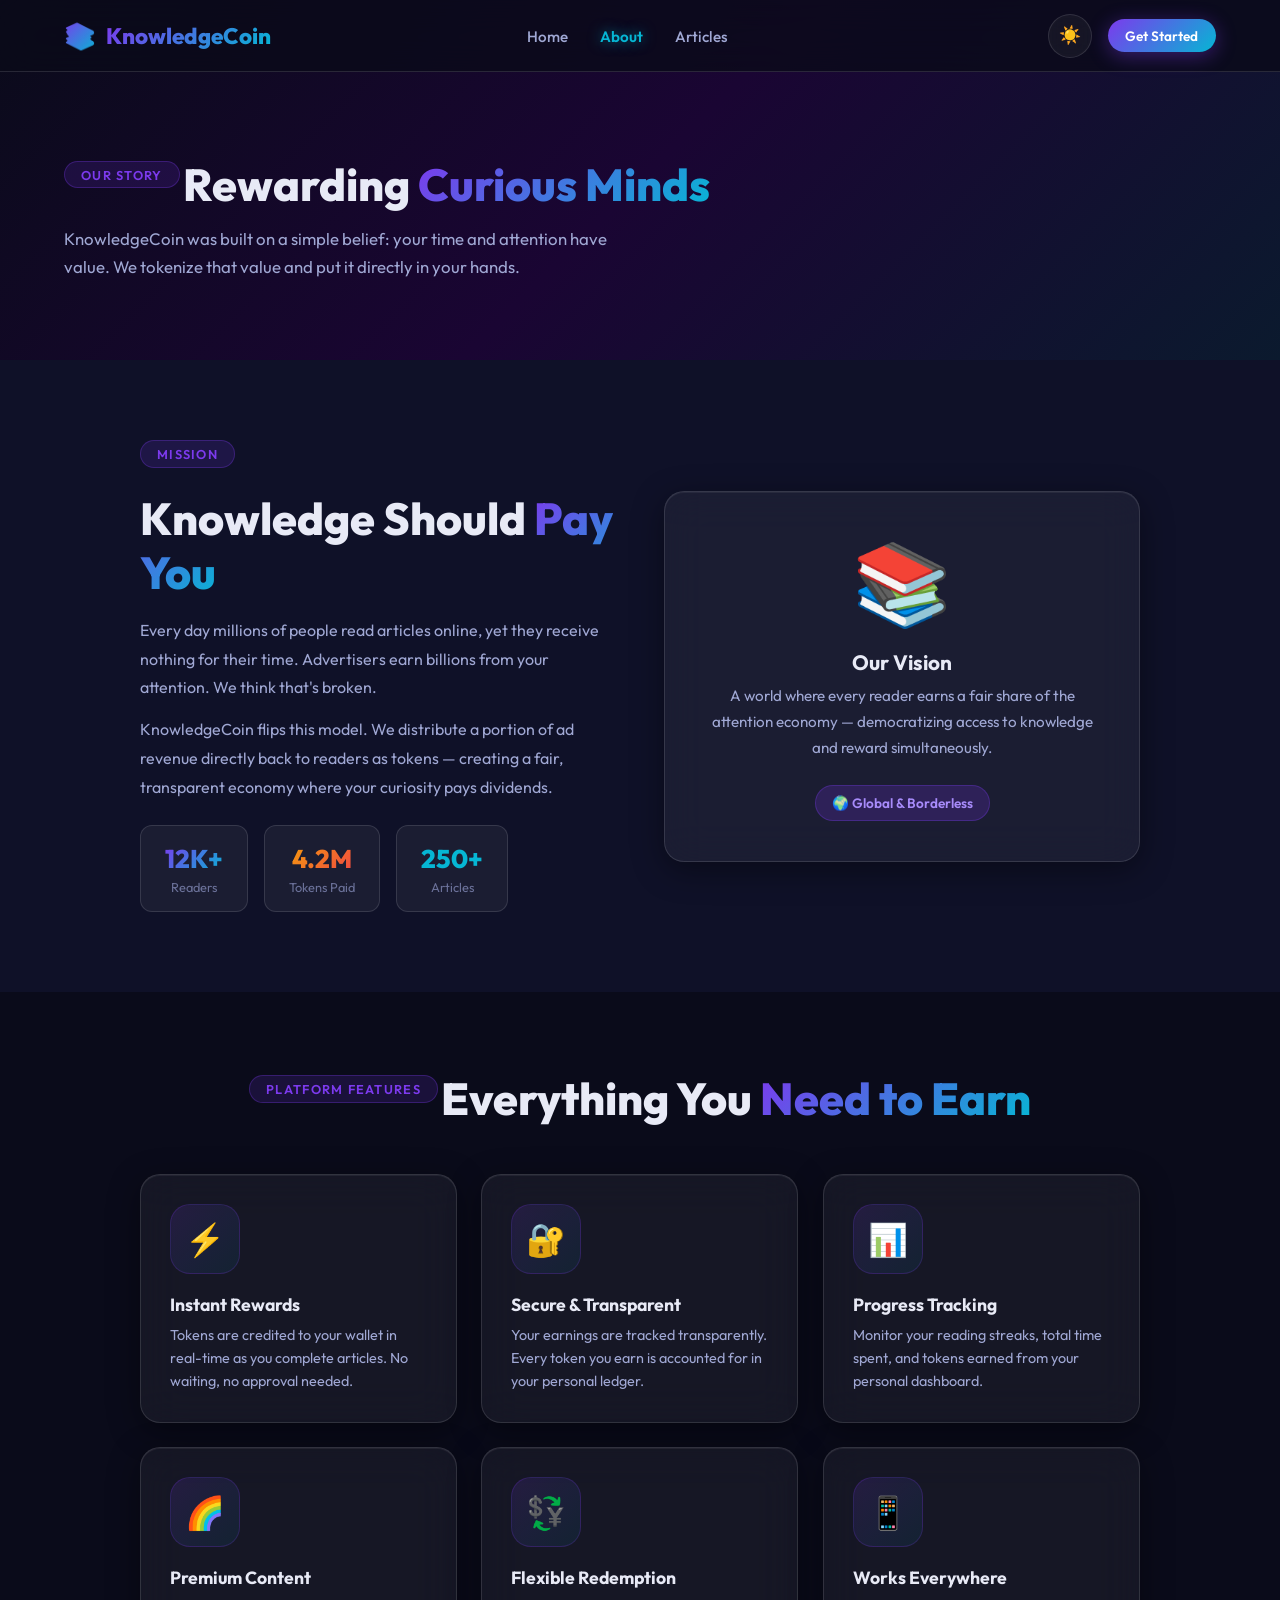
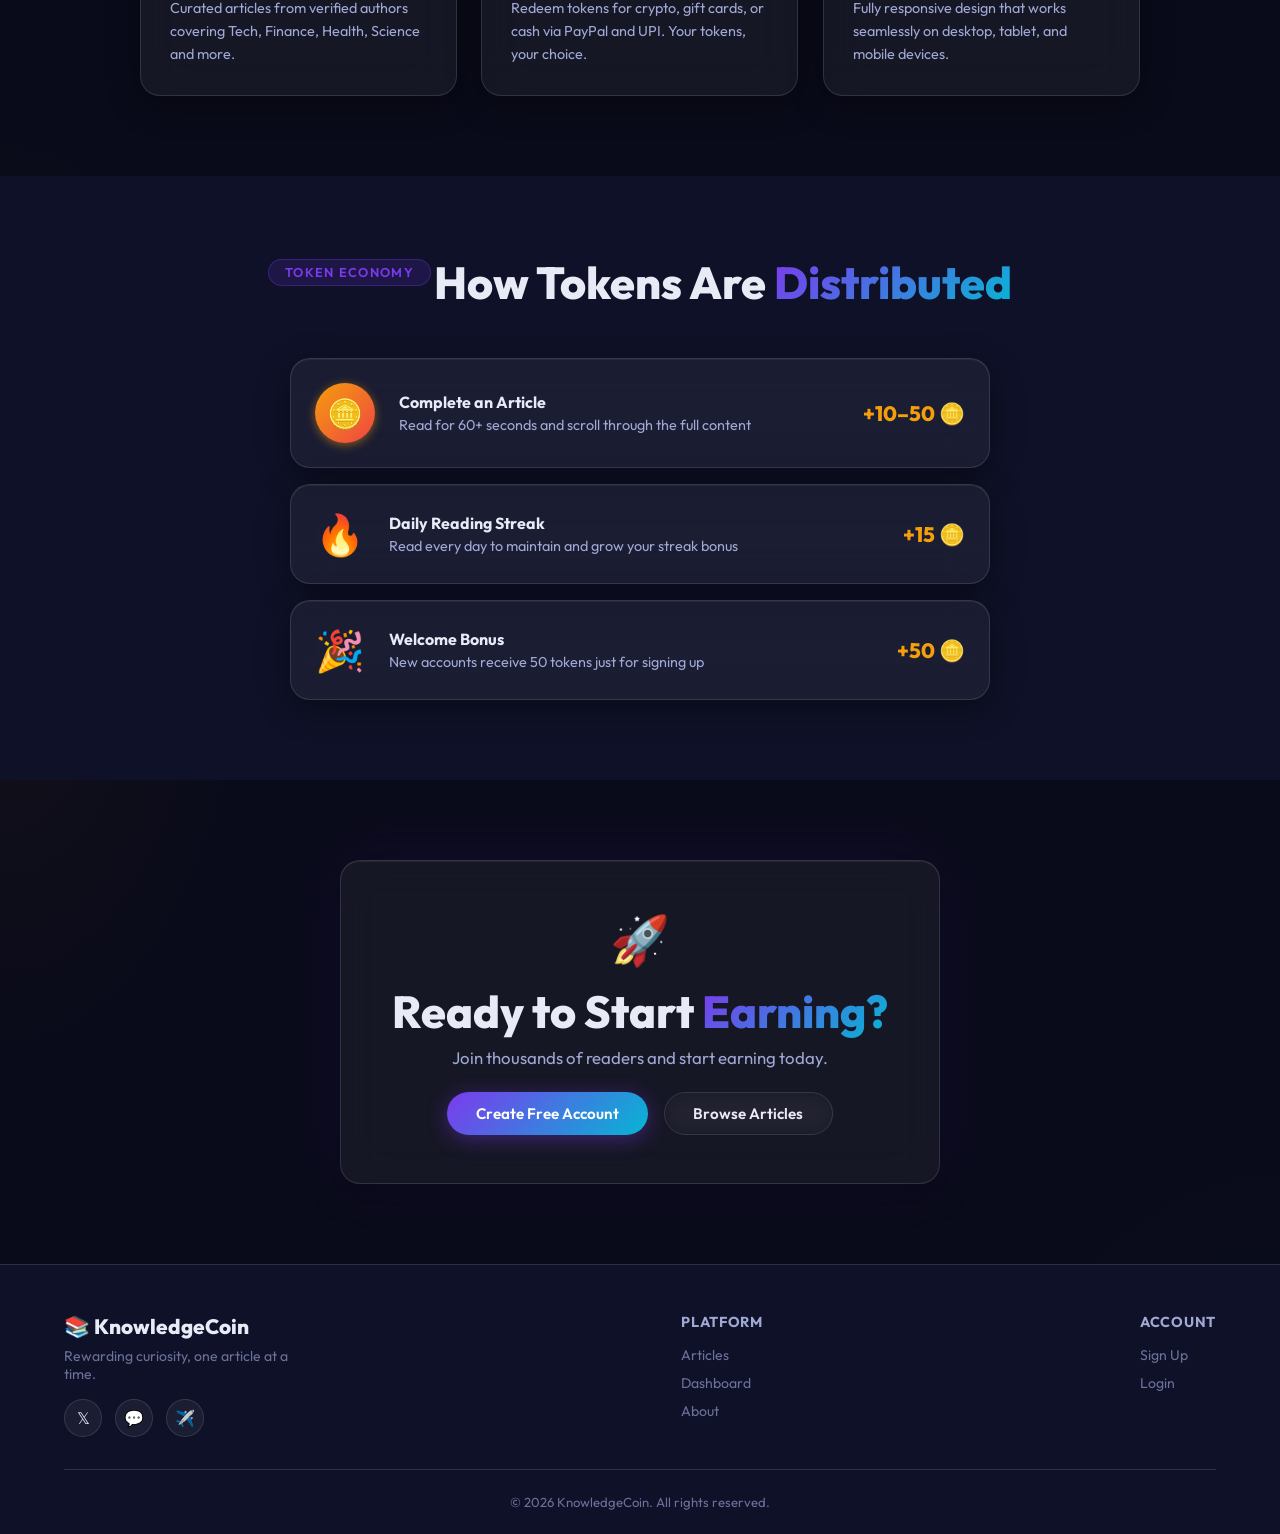
==== commit a639a977: "Enhance UI with interactive effects across pages" ====
--- a/about.html
+++ b/about.html
@@ -188,5 +188,6 @@
 </footer>
 
 <script src="js/nav.js"></script>
+<script src="js/ui.js"></script>
 </body>
 </html>
--- a/style.css
+++ b/style.css
@@ -628,3 +628,452 @@
   .ad-leaderboard .ad-cta { width: 100%; }
   .ad-leaderboard .ad-cta .btn { width: 100%; justify-content: center; }
 }
+
+/* ═══════════════════════════════════════════════════════════
+   UI ENHANCEMENTS — Premium Interactive Layer
+   ═══════════════════════════════════════════════════════════ */
+
+/* ─── 1. DEEP BACKGROUND GRADIENTS ─────────────────────── */
+body {
+  background-image:
+    radial-gradient(ellipse 80% 50% at 50% -10%, rgba(124,58,237,0.12) 0%, transparent 60%),
+    radial-gradient(ellipse 55% 40% at 100% 110%, rgba(6,182,212,0.07) 0%, transparent 55%),
+    radial-gradient(ellipse 40% 30% at 0% 70%, rgba(245,158,11,0.04) 0%, transparent 50%);
+}
+[data-theme="light"] body {
+  background-image:
+    radial-gradient(ellipse 80% 50% at 50% -10%, rgba(124,58,237,0.07) 0%, transparent 60%),
+    radial-gradient(ellipse 55% 40% at 100% 110%, rgba(6,182,212,0.04) 0%, transparent 55%);
+}
+
+/* ─── 2. NAV SCROLLED STATE ─────────────────────────────── */
+.nav.scrolled {
+  background: rgba(6,7,18,0.98) !important;
+  border-bottom-color: rgba(124,58,237,0.18) !important;
+  box-shadow: 0 4px 40px rgba(0,0,0,0.55), 0 1px 0 rgba(124,58,237,0.12) !important;
+}
+[data-theme="light"] .nav.scrolled {
+  background: rgba(235,238,255,0.98) !important;
+  box-shadow: 0 4px 30px rgba(124,58,237,0.1), 0 1px 0 rgba(124,58,237,0.1) !important;
+}
+
+/* ─── 3. GLASS CARD ENHANCED ────────────────────────────── */
+.glass-card {
+  will-change: transform;
+  box-shadow: var(--shadow-card), inset 0 1px 0 rgba(255,255,255,0.06);
+  transition: transform var(--transition), box-shadow var(--transition), border-color var(--transition);
+}
+.glass-card:hover {
+  transform: translateY(-6px);
+  border-color: rgba(124,58,237,0.28);
+  box-shadow:
+    0 24px 60px rgba(0,0,0,0.4),
+    0 0 0 1px rgba(124,58,237,0.2),
+    0 0 40px rgba(124,58,237,0.08),
+    inset 0 1px 0 rgba(255,255,255,0.1);
+}
+
+/* ─── 4. ARTICLE CARD ────────────────────────────────────── */
+.article-card:hover {
+  transform: translateY(-10px) scale(1.015);
+  border-color: rgba(124,58,237,0.3);
+  box-shadow:
+    0 30px 64px rgba(124,58,237,0.22),
+    0 0 0 1px rgba(124,58,237,0.22),
+    inset 0 1px 0 rgba(255,255,255,0.1);
+}
+.article-card:hover .card-img { transform: scale(1.08); }
+
+/* ─── 5. BUTTON SHINE + RIPPLE ──────────────────────────── */
+.btn { position: relative; overflow: hidden; isolation: isolate; }
+.btn::after {
+  content: '';
+  position: absolute;
+  top: 0; left: -130%;
+  width: 75%; height: 100%;
+  background: linear-gradient(90deg, transparent, rgba(255,255,255,0.22), transparent);
+  transform: skewX(-18deg);
+  transition: left 0.55s ease;
+  pointer-events: none;
+}
+.btn:hover::after { left: 155%; }
+.btn-primary:active { transform: scale(0.97); }
+.btn-gold:active    { transform: scale(0.97); }
+.btn-ripple-el {
+  position: absolute; border-radius: 50%;
+  background: rgba(255,255,255,0.28);
+  transform: scale(0); pointer-events: none;
+  animation: btn-ripple 0.65s ease-out forwards;
+}
+@keyframes btn-ripple { to { transform: scale(5); opacity: 0; } }
+
+/* ─── 6. STEP NUMBER PULSE RING ──────────────────────────── */
+.step-num {
+  animation: step-ring 2.8s ease-in-out infinite;
+  box-shadow: 0 4px 16px rgba(124,58,237,0.45);
+}
+@keyframes step-ring {
+  0%   { box-shadow: 0 4px 16px rgba(124,58,237,0.45), 0 0 0 0   rgba(124,58,237,0.5); }
+  60%  { box-shadow: 0 4px 16px rgba(124,58,237,0.3),  0 0 0 14px rgba(124,58,237,0); }
+  100% { box-shadow: 0 4px 16px rgba(124,58,237,0.45), 0 0 0 0   rgba(124,58,237,0); }
+}
+.step-icon {
+  display: inline-block;
+  transition: transform 0.45s cubic-bezier(0.34, 1.56, 0.64, 1);
+}
+.step-card:hover .step-icon { transform: scale(1.32) rotate(-10deg); }
+
+/* ─── 7. FEATURE ICON BOX ───────────────────────────────── */
+.feature-icon {
+  display: inline-flex; align-items: center; justify-content: center;
+  width: 70px; height: 70px; border-radius: 20px;
+  background: linear-gradient(135deg, rgba(124,58,237,0.14), rgba(6,182,212,0.08));
+  border: 1px solid rgba(124,58,237,0.2);
+  font-size: 2rem;
+  transition: transform 0.45s cubic-bezier(0.34, 1.56, 0.64, 1), box-shadow 0.3s ease, background 0.3s ease;
+  margin-bottom: 1.2rem;
+}
+.feature-card:hover .feature-icon {
+  transform: translateY(-7px) scale(1.12) rotate(4deg);
+  box-shadow: 0 14px 30px rgba(124,58,237,0.32);
+  background: linear-gradient(135deg, rgba(124,58,237,0.24), rgba(6,182,212,0.14));
+  border-color: rgba(124,58,237,0.38);
+}
+
+/* ─── 8. STATS BAR VALUES GRADIENT ──────────────────────── */
+.stat-val {
+  background: var(--gradient-btn);
+  -webkit-background-clip: text; -webkit-text-fill-color: transparent; background-clip: text;
+}
+.stats-bar {
+  box-shadow: 0 4px 30px rgba(0,0,0,0.22), inset 0 1px 0 rgba(255,255,255,0.05);
+  border-color: rgba(124,58,237,0.14);
+}
+
+/* ─── 9. WALLET CARD WATERMARK ───────────────────────────── */
+.wallet-card { position: relative; overflow: hidden; }
+.wallet-card::after {
+  content: '🪙';
+  position: absolute; right: -18px; bottom: -16px;
+  font-size: 7.5rem; opacity: 0.04;
+  transform: rotate(-16deg); pointer-events: none; user-select: none;
+}
+.wallet-balance { text-shadow: 0 0 40px rgba(124,58,237,0.3); }
+
+/* ─── 10. DASHBOARD STAT CARD TOP BAR ───────────────────── */
+.dash-stat-card { position: relative; overflow: hidden; }
+.dash-stat-card::before {
+  content: '';
+  position: absolute; top: 0; left: 0; right: 0; height: 3px;
+  background: var(--gradient-btn);
+  transform: scaleX(0); transform-origin: left;
+  transition: transform 0.45s cubic-bezier(0.4, 0, 0.2, 1);
+}
+.dash-stat-card:nth-child(2)::before { background: linear-gradient(90deg, #06b6d4, #10b981); }
+.dash-stat-card:nth-child(3)::before { background: linear-gradient(90deg, #f97316, #f59e0b); }
+.dash-stat-card:nth-child(4)::before { background: var(--gradient-gold); }
+.dash-stat-card:hover::before { transform: scaleX(1); }
+
+/* ─── 11. ACTIVITY ITEM LEFT ACCENT ─────────────────────── */
+.activity-item {
+  position: relative; overflow: hidden;
+  transition: transform var(--transition), background var(--transition), border-color var(--transition);
+}
+.activity-item::before {
+  content: '';
+  position: absolute; left: 0; top: 0; bottom: 0; width: 3px;
+  background: var(--gradient-btn);
+  transform: scaleY(0); transform-origin: top;
+  transition: transform 0.3s ease;
+}
+.activity-item:hover {
+  transform: translateX(6px);
+  background: rgba(124,58,237,0.07) !important;
+  border-color: rgba(124,58,237,0.2) !important;
+}
+.activity-item:hover::before { transform: scaleY(1); }
+
+/* ─── 12. PROGRESS BAR ANIMATED FLOW ────────────────────── */
+.progress-fill {
+  background: linear-gradient(90deg, #7c3aed, #06b6d4, #10b981, #7c3aed);
+  background-size: 300% 100%;
+  animation: progress-flow 3.5s linear infinite;
+}
+@keyframes progress-flow { 0% { background-position: 100% 0; } 100% { background-position: 0% 0; } }
+
+/* ─── 13. BADGE GLOW ON HOVER ────────────────────────────── */
+.badge { transition: transform 0.2s ease, box-shadow 0.2s ease; cursor: default; }
+.badge-purple:hover { transform: scale(1.06); box-shadow: 0 0 14px rgba(124,58,237,0.5); }
+.badge-cyan:hover   { transform: scale(1.06); box-shadow: 0 0 14px rgba(6,182,212,0.5);  }
+.badge-gold:hover   { transform: scale(1.06); box-shadow: 0 0 14px rgba(245,158,11,0.5); }
+.badge-green:hover  { transform: scale(1.06); box-shadow: 0 0 14px rgba(16,185,129,0.5); }
+
+/* ─── 14. SOCIAL BUTTON ENHANCED ────────────────────────── */
+.social-btn:hover {
+  background: var(--gradient-btn) !important;
+  border-color: transparent !important;
+  transform: translateY(-5px) scale(1.14);
+  box-shadow: 0 8px 22px rgba(124,58,237,0.4);
+}
+
+/* ─── 15. SEARCH INPUT EXPAND ───────────────────────────── */
+.search-input { transition: width 0.35s ease, border-color var(--transition), box-shadow 0.3s ease; }
+.search-input:focus {
+  width: 300px;
+  box-shadow: 0 0 0 3px rgba(6,182,212,0.15), 0 4px 20px rgba(6,182,212,0.1);
+}
+
+/* ─── 16. FILTER CHIP HOVER ──────────────────────────────── */
+.filter-chip:hover:not(.active) {
+  background: rgba(124,58,237,0.12);
+  border-color: rgba(124,58,237,0.4);
+  color: var(--text-primary);
+}
+
+/* ─── 17. FORM INPUT GLOW ───────────────────────────────── */
+.form-input:hover { background: rgba(255,255,255,0.08); border-color: rgba(255,255,255,0.2); }
+.form-input:focus { background: rgba(124,58,237,0.05); }
+
+/* ─── 18. READER META PILLS ──────────────────────────────── */
+.reader-meta span {
+  padding: 0.3rem 0.8rem;
+  background: var(--bg-card);
+  border: 1px solid var(--border-glass);
+  border-radius: 20px; font-size: 0.82rem;
+  transition: all 0.22s ease;
+}
+.reader-meta span:hover { border-color: var(--accent-cyan); color: var(--accent-cyan); }
+
+/* ─── 19. READING PROGRESS RAINBOW BAR ──────────────────── */
+#reading-progress-bar {
+  background: linear-gradient(90deg, #7c3aed, #06b6d4, #10b981, #f59e0b, #ef4444, #7c3aed);
+  background-size: 300% 100%;
+  animation: rainbow-bar 4s linear infinite;
+  box-shadow: 0 0 8px rgba(124,58,237,0.55);
+  height: 3px;
+}
+@keyframes rainbow-bar { 0% { background-position: 0% 0; } 100% { background-position: 300% 0; } }
+
+/* ─── 20. READER BODY ENHANCED ───────────────────────────── */
+.reader-body { line-height: 1.95; }
+.reader-body p { font-size: 1.05rem; }
+.reader-body p:first-of-type::first-letter {
+  font-size: 3.4rem; font-weight: 900;
+  float: left; line-height: 0.78; margin: 0.06em 0.12em 0 0;
+  background: var(--gradient-btn); -webkit-background-clip: text;
+  -webkit-text-fill-color: transparent; background-clip: text;
+}
+.reader-body h2 {
+  background: linear-gradient(135deg, #a78bfa, #67e8f9);
+  -webkit-background-clip: text; -webkit-text-fill-color: transparent; background-clip: text;
+  font-size: 1.5rem; letter-spacing: -0.02em;
+}
+
+/* ─── 21. READER TOOLBAR BREATHING GLOW ─────────────────── */
+.reader-toolbar {
+  animation: toolbar-breathe 4s ease-in-out infinite;
+}
+@keyframes toolbar-breathe {
+  0%, 100% { box-shadow: 0 8px 40px rgba(124,58,237,0.25), 0 0 0 1px rgba(124,58,237,0.12); }
+  50%       { box-shadow: 0 8px 50px rgba(124,58,237,0.45), 0 0 0 1px rgba(124,58,237,0.3); }
+}
+
+/* ─── 22. COIN 3D SPIN ─────────────────────────────────────── */
+@keyframes spin-coin-3d {
+  0%   { transform: rotateY(0deg)   scale(1); }
+  25%  { transform: rotateY(90deg)  scale(0.85); }
+  50%  { transform: rotateY(180deg) scale(1); }
+  75%  { transform: rotateY(270deg) scale(0.85); }
+  100% { transform: rotateY(360deg) scale(1); }
+}
+.spin-coin { animation: spin-coin-3d 3.2s linear infinite; }
+
+/* ─── 23. DIVIDER GRADIENT ───────────────────────────────── */
+.divider {
+  background: linear-gradient(90deg, transparent, rgba(124,58,237,0.4), rgba(6,182,212,0.3), transparent);
+  height: 1px;
+}
+
+/* ─── 24. SECTION LABEL SHINE ───────────────────────────── */
+.section-label { position: relative; overflow: hidden; isolation: isolate; }
+.section-label::before {
+  content: '';
+  position: absolute; inset: 0;
+  background: linear-gradient(90deg, transparent, rgba(167,139,250,0.35), transparent);
+  transform: translateX(-100%);
+  animation: label-shine 3.5s ease-in-out infinite;
+  border-radius: inherit;
+}
+@keyframes label-shine {
+  0%, 55%, 100% { transform: translateX(-110%); }
+  35% { transform: translateX(110%); }
+}
+
+/* ─── 25. HERO DEPTH ─────────────────────────────────────── */
+.hero-content h1 { text-shadow: 0 0 80px rgba(124,58,237,0.18); }
+.hero-img-wrap {
+  border: 1px solid rgba(124,58,237,0.18);
+  box-shadow: var(--shadow-glow), var(--shadow-card), 0 0 80px rgba(6,182,212,0.07);
+}
+
+/* ─── 26. ACTIVE NAV GLOW ────────────────────────────────── */
+.nav-links a.active {
+  text-shadow: 0 0 14px rgba(6,182,212,0.65);
+  font-weight: 600;
+}
+
+/* ─── 27. LOGO PULSE ─────────────────────────────────────── */
+.nav-brand .logo-icon {
+  display: inline-block;
+  animation: logo-pulse 4.5s ease-in-out infinite;
+  transform-origin: center;
+}
+@keyframes logo-pulse {
+  0%, 100% { transform: scale(1) rotate(0deg); }
+  30%       { transform: scale(1.08) rotate(-4deg); }
+  70%       { transform: scale(1.08) rotate(4deg); }
+}
+
+/* ─── 28. SCROLL REVEAL CLASSES ──────────────────────────── */
+.reveal {
+  opacity: 0;
+  transform: translateY(30px);
+  transition: opacity 0.75s cubic-bezier(0.4,0,0.2,1), transform 0.75s cubic-bezier(0.4,0,0.2,1);
+}
+.reveal.visible { opacity: 1; transform: none; }
+.reveal-delay-1 { transition-delay: 0.1s !important; }
+.reveal-delay-2 { transition-delay: 0.2s !important; }
+.reveal-delay-3 { transition-delay: 0.3s !important; }
+.reveal-delay-4 { transition-delay: 0.4s !important; }
+
+/* ─── 29. POINTS POPUP ENHANCED ─────────────────────────── */
+.points-popup {
+  font-size: 1.1rem;
+  box-shadow: 0 4px 30px rgba(245,158,11,0.65), 0 0 0 1px rgba(245,158,11,0.3);
+  letter-spacing: 0.02em;
+}
+
+/* ─── 30. FOOTER SOCIAL ENHANCED ────────────────────────── */
+.footer-social .social-btn:hover {
+  background: var(--gradient-btn) !important;
+  border-color: transparent !important;
+  box-shadow: 0 5px 18px rgba(124,58,237,0.4);
+  transform: translateY(-5px) scale(1.16);
+}
+
+/* ─── 31. AUTH BOX GLOW ──────────────────────────────────── */
+.auth-box {
+  box-shadow: 0 32px 80px rgba(0,0,0,0.5), 0 0 0 1px rgba(124,58,237,0.15), 0 0 60px rgba(124,58,237,0.07);
+}
+.auth-box:hover {
+  box-shadow: 0 32px 80px rgba(0,0,0,0.5), 0 0 0 1px rgba(124,58,237,0.25), 0 0 80px rgba(124,58,237,0.12);
+}
+
+/* ─── 32. TAB STRIP ENHANCED ────────────────────────────── */
+.tab-btn.active {
+  box-shadow: 0 4px 16px rgba(124,58,237,0.35);
+  letter-spacing: 0.01em;
+}
+.tab-btn:not(.active):hover {
+  color: var(--text-primary);
+  background: rgba(124,58,237,0.08);
+}
+
+/* ─── 33. CTA SECTION CARD ENHANCED ─────────────────────── */
+.section:last-of-type .glass-card,
+.glass-card[style*="linear-gradient(135deg, rgba(124,58,237"] {
+  box-shadow:
+    var(--shadow-card),
+    0 0 60px rgba(124,58,237,0.12),
+    inset 0 1px 0 rgba(255,255,255,0.07);
+}
+
+/* ─── 34. CARD REWARD AREA ───────────────────────────────── */
+.card-reward {
+  background: linear-gradient(135deg, rgba(245,158,11,0.04), transparent);
+  border-radius: 0 0 var(--radius-card) var(--radius-card);
+  margin: 0 -1.2rem -1.2rem;
+  padding: 0.8rem 1.2rem;
+}
+
+/* ─── 35. HAMBURGER ANIMATION ON OPEN ────────────────────── */
+.hamburger.active span:nth-child(1) { transform: rotate(45deg) translate(5px, 5px); }
+.hamburger.active span:nth-child(2) { opacity: 0; transform: scaleX(0); }
+.hamburger.active span:nth-child(3) { transform: rotate(-45deg) translate(5px, -5px); }
+
+/* ─── 36. SCROLLBAR ENHANCED ────────────────────────────── */
+::-webkit-scrollbar { width: 5px; }
+::-webkit-scrollbar-thumb { background: linear-gradient(180deg, var(--accent-purple), var(--accent-cyan)); }
+::-webkit-scrollbar-thumb:hover { background: var(--accent-purple); }
+
+/* ─── 37. SECTION HEADER UNDERLINE DECORATION ───────────── */
+.section-title { position: relative; display: inline-block; }
+
+/* ─── 38. ACTIVITY ICON ENHANCED ────────────────────────── */
+.activity-icon {
+  transition: transform 0.3s ease, background 0.3s ease;
+}
+.activity-item:hover .activity-icon {
+  transform: scale(1.12) rotate(-5deg);
+  background: rgba(124,58,237,0.25) !important;
+}
+
+/* ─── 39. STEP CARD CONNECTOR DOTS ──────────────────────── */
+@media (min-width: 769px) {
+  .step-card:not(:last-child)::after {
+    content: '›  ›';
+    position: absolute; right: -1.4rem; top: 50%;
+    transform: translateY(-50%);
+    font-size: 1.4rem; color: rgba(124,58,237,0.3);
+    letter-spacing: -4px;
+    pointer-events: none;
+  }
+  .step-card { position: relative; overflow: visible; }
+}
+
+/* ─── 40. HERO BADGE SHINE ───────────────────────────────── */
+.badge-purple::after {
+  content: '';
+  position: absolute; top: 0; left: -110%;
+  width: 100%; height: 100%;
+  background: linear-gradient(90deg, transparent, rgba(167,139,250,0.3), transparent);
+  animation: badge-shine 4s ease-in-out infinite;
+  border-radius: inherit;
+}
+.badge { position: relative; isolation: isolate; overflow: hidden; }
+@keyframes badge-shine { 0%, 70%, 100% { left: -110%; } 50% { left: 110%; } }
+
+/* ─── 41. LOADING SHIMMER FOR IMAGES ─────────────────────── */
+.card-img { transition: transform 0.4s ease, opacity 0.3s ease; }
+.card-img:not([src]) { background: linear-gradient(90deg, var(--bg-card) 25%, rgba(124,58,237,0.08) 50%, var(--bg-card) 75%); background-size: 200% 100%; animation: img-shimmer 1.5s infinite; }
+@keyframes img-shimmer { 0% { background-position: 200% 0; } 100% { background-position: -200% 0; } }
+
+/* ─── 42. QUICK ACTIONS BUTTONS ROW ──────────────────────── */
+.btn-outline:not(:disabled):hover {
+  transform: translateY(-2px);
+  box-shadow: 0 6px 20px rgba(6,182,212,0.15);
+}
+
+/* ─── 43. BOTTOM AD STICKY ENHANCED ─────────────────────── */
+.ad-sticky-bottom {
+  animation: slide-up-sticky 0.4s ease forwards;
+}
+@keyframes slide-up-sticky { from { transform: translateY(100%); } to { transform: translateY(0); } }
+
+/* ─── 44. FEATURE SECTION ALTERNATING BG ─────────────────── */
+.section + .section:not(:last-of-type) .glass-card:hover {
+  border-color: rgba(6,182,212,0.3);
+  box-shadow: 0 24px 60px rgba(6,182,212,0.14), 0 0 0 1px rgba(6,182,212,0.2), inset 0 1px 0 rgba(255,255,255,0.1);
+}
+
+/* ─── 45. TOKEN ECONOMY LIST CARDS ───────────────────────── */
+.glass-card[style*="display:flex;align-items:center"]:hover {
+  border-color: rgba(245,158,11,0.25);
+  box-shadow: 0 16px 40px rgba(245,158,11,0.1), 0 0 0 1px rgba(245,158,11,0.15);
+}
+
+@media (max-width: 768px) {
+  .search-input:focus { width: 100%; }
+  .step-card::after { display: none; }
+  .reader-body p:first-of-type::first-letter { font-size: 2.5rem; }
+}
